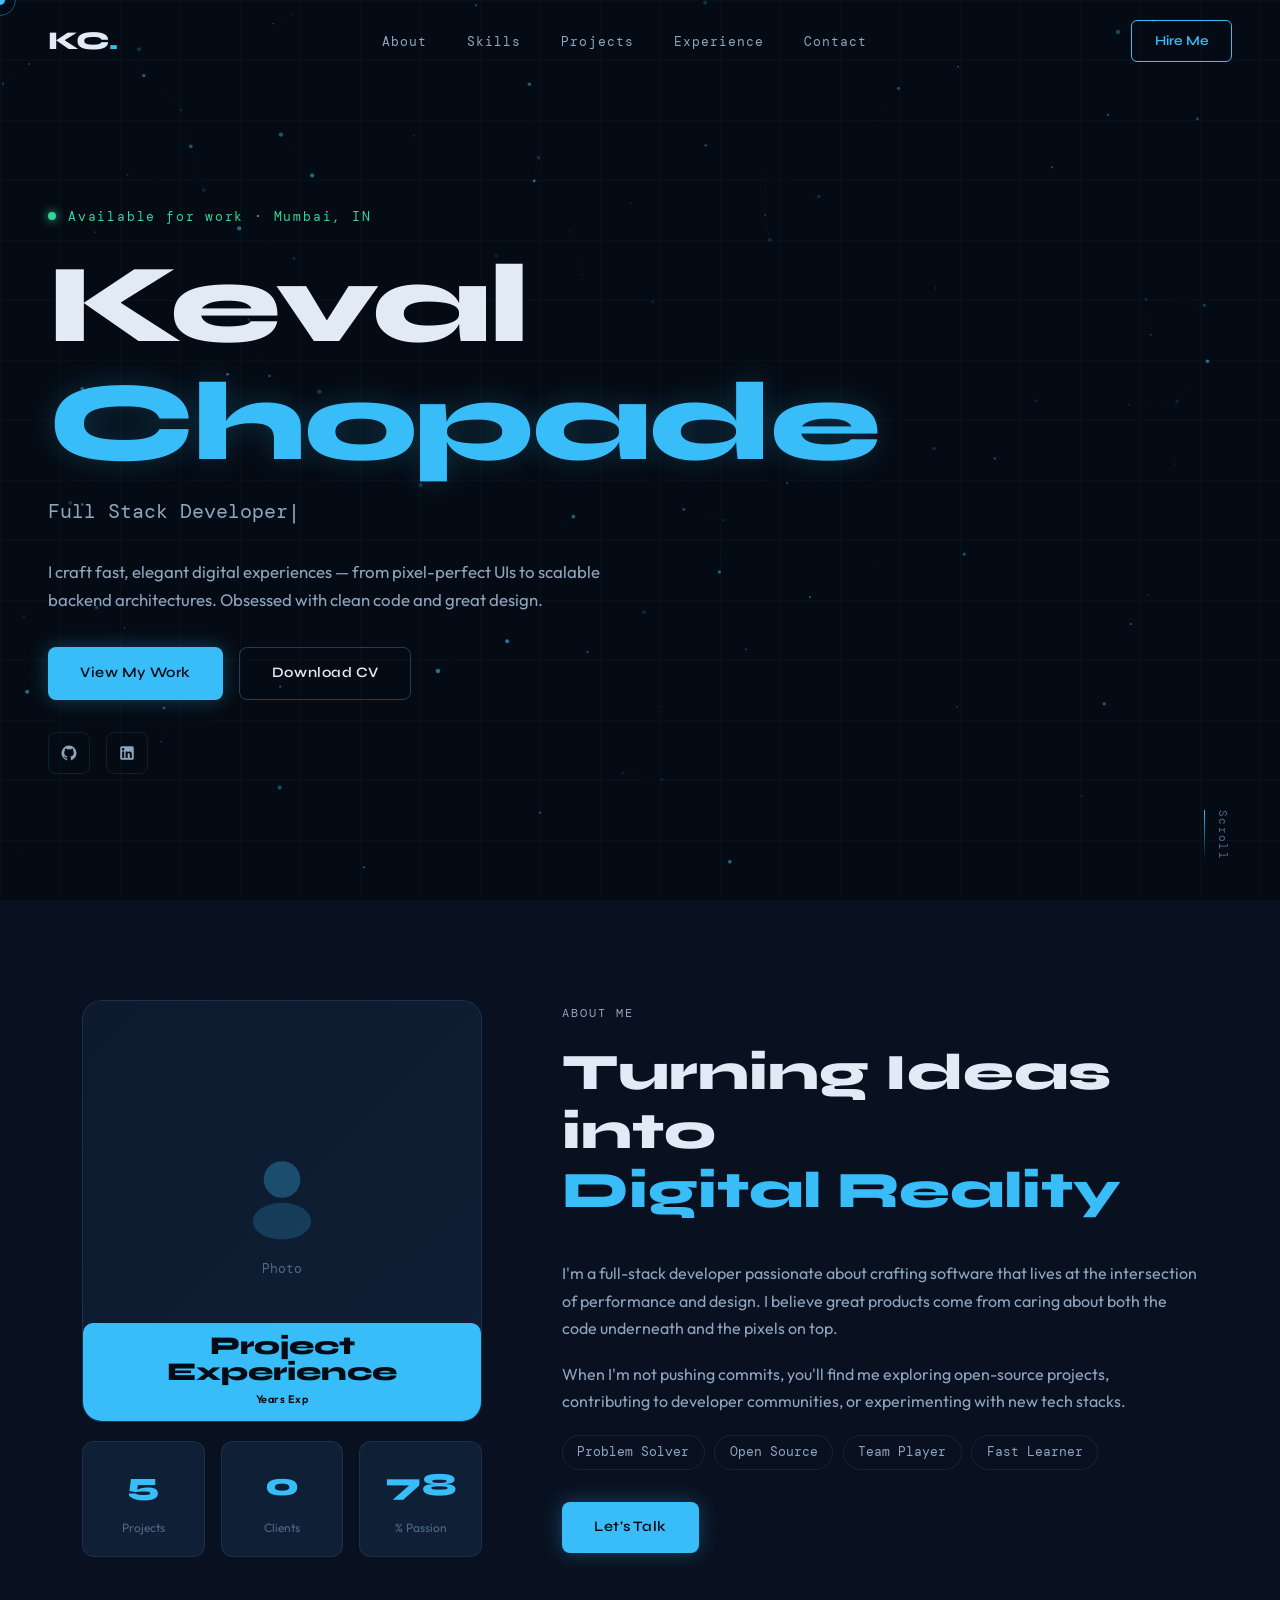
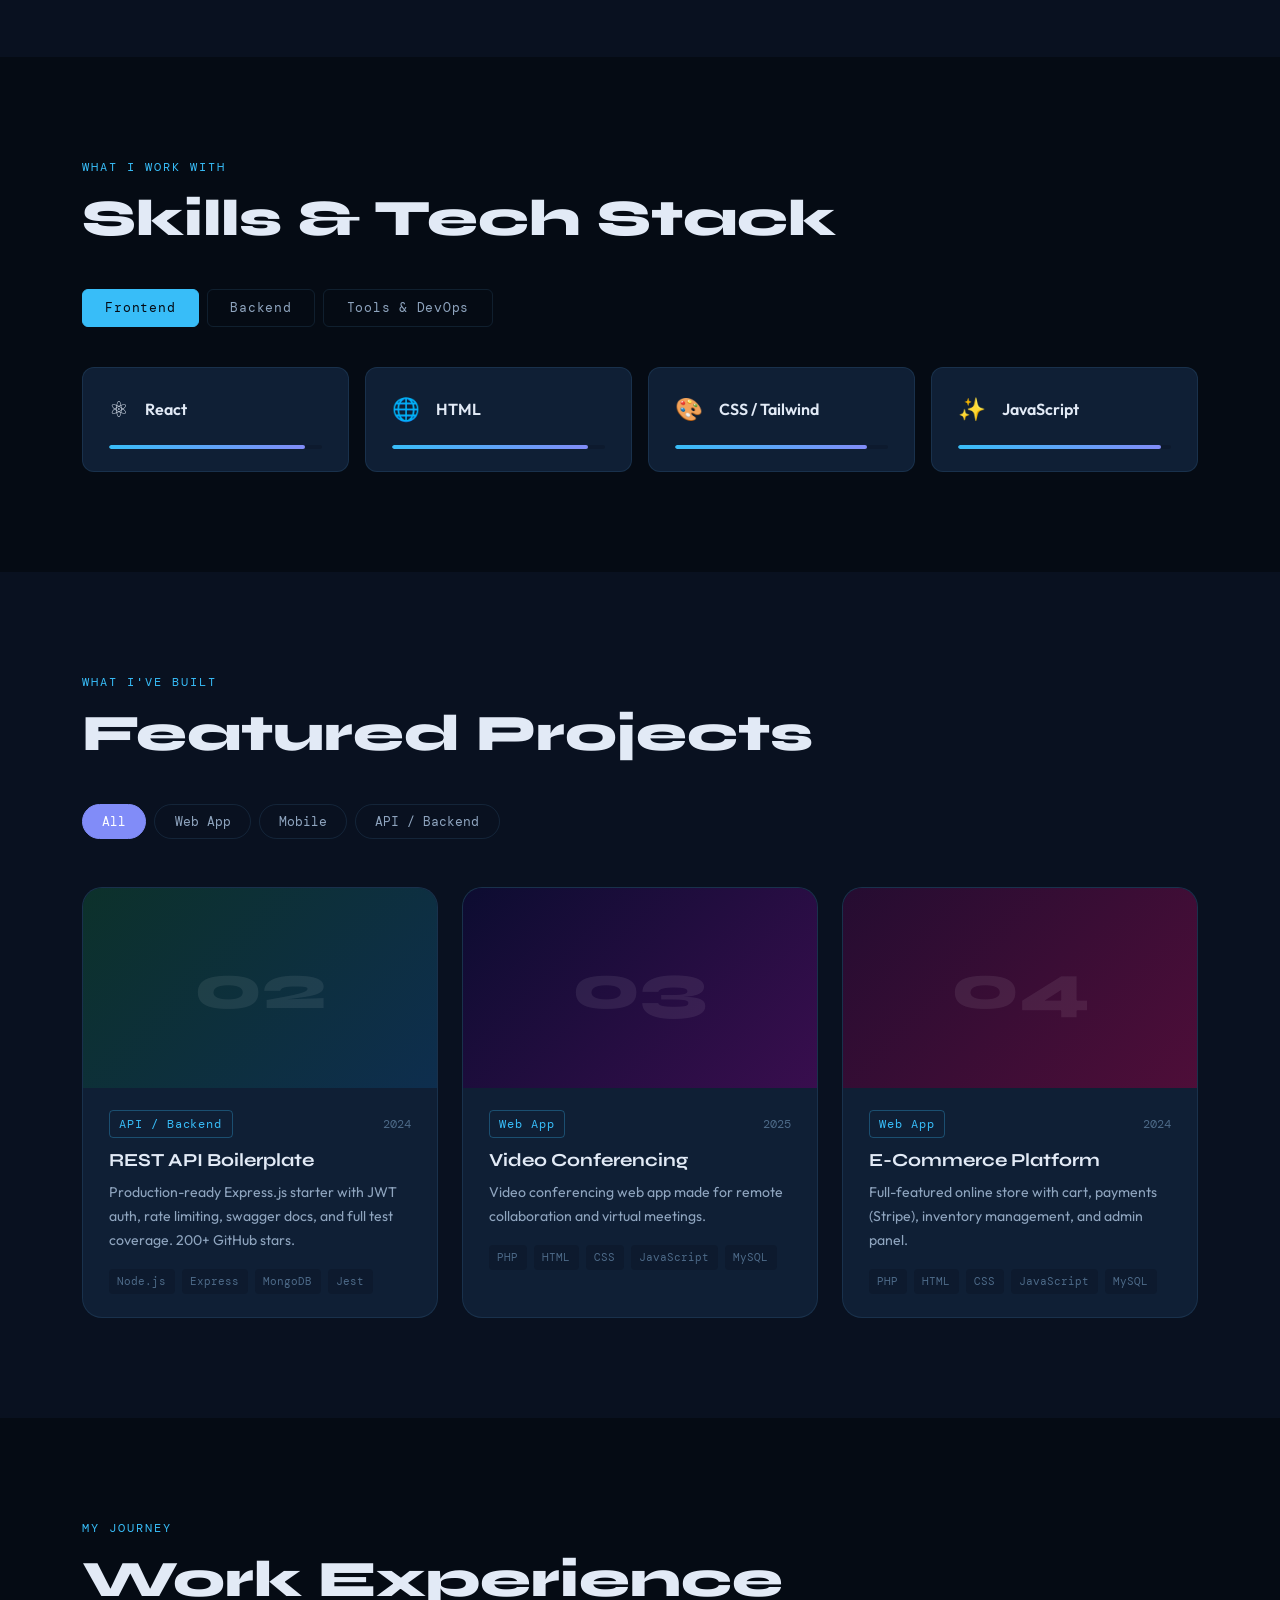
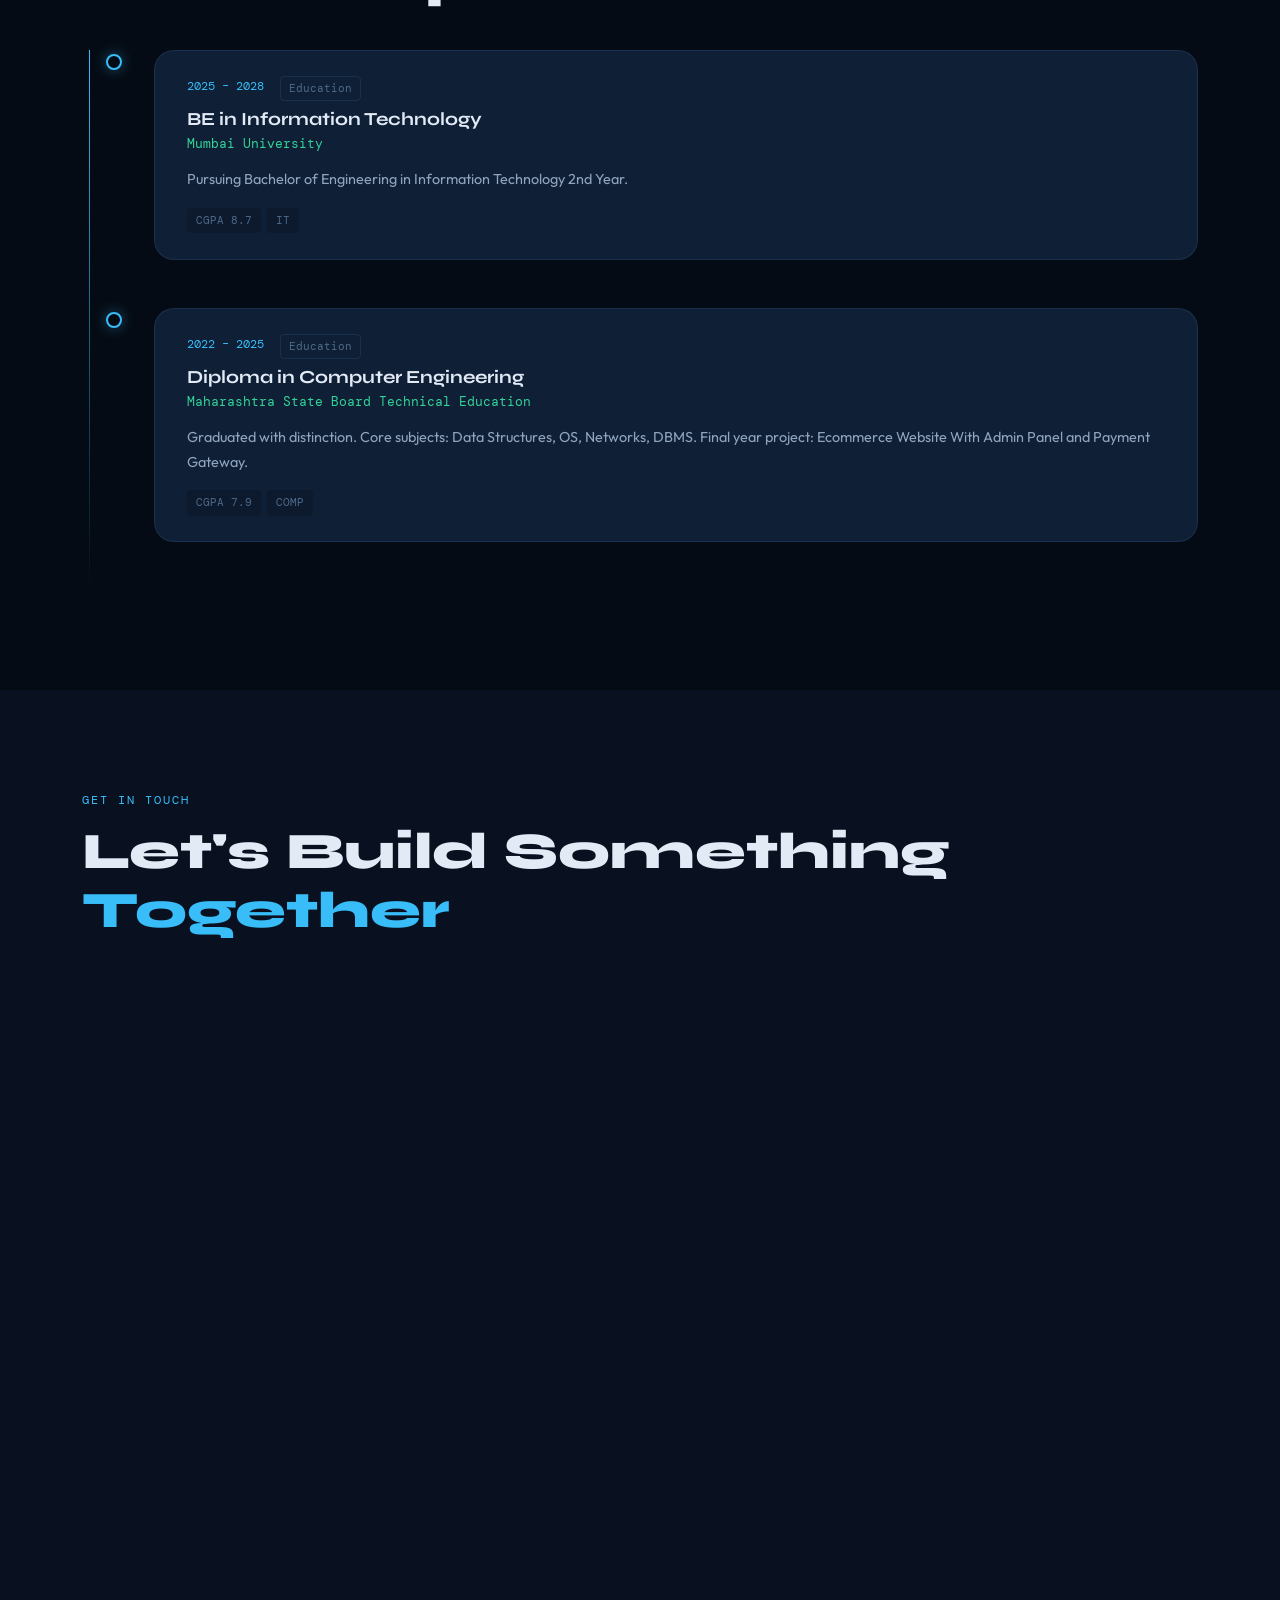
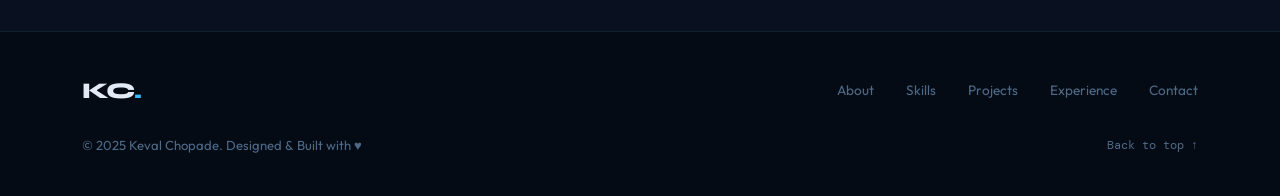
==== index.html @ 906e7bc3 "fixed file structure issue" ====
<!DOCTYPE html>
<html lang="en">
<head>
  <meta charset="UTF-8" />
  <meta name="viewport" content="width=device-width, initial-scale=1.0"/>
  <title>Keval Chopade — Full Stack Developer</title>
  <link rel="preconnect" href="https://fonts.googleapis.com">
  <link href="https://fonts.googleapis.com/css2?family=Syne:wght@400;600;700;800&family=DM+Mono:ital,wght@0,300;0,400;1,300&family=Outfit:wght@300;400;500&display=swap" rel="stylesheet">
  <link rel="stylesheet" href="frontend/css/style.css" />
</head>
<body>

  <!-- ─── CURSOR ─────────────────────────────────── -->
  <div class="cursor" id="cursor"></div>
  <div class="cursor-trail" id="cursorTrail"></div>

  <!-- ─── NAV ──────────────────────────────────────── -->
  <nav class="nav" id="navbar">
    <div class="nav__logo">KC<span class="dot">.</span></div>
    <ul class="nav__links">
      <li><a href="#about">About</a></li>
      <li><a href="#skills">Skills</a></li>
      <li><a href="#projects">Projects</a></li>
      <li><a href="#experience">Experience</a></li>
      <li><a href="#contact">Contact</a></li>
    </ul>
    <a href="#contact" class="nav__cta">Hire Me</a>
    <button class="nav__burger" id="burger" aria-label="menu">
      <span></span><span></span><span></span>
    </button>
  </nav>

  <!-- ─── HERO ──────────────────────────────────────── -->
  <section class="hero" id="home">
    <div class="hero__bg">
      <canvas id="particleCanvas"></canvas>
      <div class="hero__grid-lines"></div>
    </div>
    <div class="hero__content">
      <p class="hero__eyebrow reveal">Available for work · Mumbai, IN</p>
      <h1 class="hero__name reveal">
        Keval<br><span class="hero__name--accent">Chopade</span>
      </h1>
      <p class="hero__role reveal">
        <span class="typed" id="typed"></span>
      </p>
      <p class="hero__bio reveal">
        I craft fast, elegant digital experiences — from pixel-perfect UIs to scalable backend architectures.
        Obsessed with clean code and great design.
      </p>
      <div class="hero__actions reveal">
        <a href="#projects" class="btn btn--primary">View My Work</a>
        <a href="assets/resume.pdf" class="btn btn--ghost" download>Download CV</a>
      </div>
      <div class="hero__social reveal">
        <a href="https://github.com/Kevalchopade" target="_blank" aria-label="GitHub" class="social-link">
          <svg viewBox="0 0 24 24" fill="currentColor"><path d="M12 2A10 10 0 0 0 2 12c0 4.42 2.87 8.17 6.84 9.5.5.08.66-.23.66-.5v-1.69c-2.77.6-3.36-1.34-3.36-1.34-.46-1.16-1.11-1.47-1.11-1.47-.91-.62.07-.6.07-.6 1 .07 1.53 1.03 1.53 1.03.87 1.52 2.34 1.07 2.91.83.09-.65.35-1.09.63-1.34-2.22-.25-4.55-1.11-4.55-4.92 0-1.11.38-2 1.03-2.71-.1-.25-.45-1.29.1-2.64 0 0 .84-.27 2.75 1.02.79-.22 1.65-.33 2.5-.33.85 0 1.71.11 2.5.33 1.91-1.29 2.75-1.02 2.75-1.02.55 1.35.2 2.39.1 2.64.65.71 1.03 1.6 1.03 2.71 0 3.82-2.34 4.66-4.57 4.91.36.31.69.92.69 1.85V21c0 .27.16.59.67.5C19.14 20.16 22 16.42 22 12A10 10 0 0 0 12 2z"/></svg>
        </a>
        <a href="https://www.linkedin.com/in/keval-chopade-83b261350/" target="_blank" aria-label="LinkedIn" class="social-link">
          <svg viewBox="0 0 24 24" fill="currentColor"><path d="M19 3a2 2 0 0 1 2 2v14a2 2 0 0 1-2 2H5a2 2 0 0 1-2-2V5a2 2 0 0 1 2-2h14m-.5 15.5v-5.3a3.26 3.26 0 0 0-3.26-3.26c-.85 0-1.84.52-2.32 1.3v-1.11h-2.79v8.37h2.79v-4.93c0-.77.62-1.4 1.39-1.4a1.4 1.4 0 0 1 1.4 1.4v4.93h2.79M6.88 8.56a1.68 1.68 0 0 0 1.68-1.68c0-.93-.75-1.69-1.68-1.69a1.69 1.69 0 0 0-1.69 1.69c0 .93.76 1.68 1.69 1.68m1.39 9.94v-8.37H5.5v8.37h2.77z"/></svg>
        </a>
        
      </div>
    </div>
    <div class="hero__scroll-hint">
      <span>Scroll</span>
      <div class="scroll-line"></div>
    </div>
  </section>

  <!-- ─── ABOUT ─────────────────────────────────────── -->
  <section class="about section" id="about">
    <div class="container">
      <div class="about__grid">
        <div class="about__image-wrap reveal-left">
          <div class="about__image-frame">
            <div class="about__image-placeholder">
              <svg viewBox="0 0 120 120" fill="none"><circle cx="60" cy="45" r="22" fill="var(--accent-1)" opacity=".3"/><ellipse cx="60" cy="95" rx="35" ry="22" fill="var(--accent-1)" opacity=".2"/></svg>
              <span>Photo</span>
            </div>
            <div class="about__badge">
              <span class="badge__num">Project Experience</span>
              <span class="badge__label">Years Exp</span>
            </div>
          </div>
          <div class="about__stats">
            <div class="stat"><span class="stat__num" data-count="5">0</span><span class="stat__label">Projects</span></div>
            <div class="stat"><span class="stat__num" data-count="0">0</span><span class="stat__label">Clients</span></div>
            <div class="stat"><span class="stat__num" data-count="100">0</span><span class="stat__label">% Passion</span></div>
          </div>
        </div>
        <div class="about__text reveal-right">
          <p class="section-eyebrow">About Me</p>
          <h2 class="section-title">Turning Ideas into<br><em>Digital Reality</em></h2>
          <p>I'm a full-stack developer passionate about crafting software that lives at the intersection of performance and design. I believe great products come from caring about both the code underneath and the pixels on top.</p>
          <p>When I'm not pushing commits, you'll find me exploring open-source projects, contributing to developer communities, or experimenting with new tech stacks.</p>
          <div class="about__pills">
            <span class="pill">Problem Solver</span>
            <span class="pill">Open Source</span>
            <span class="pill">Team Player</span>
            <span class="pill">Fast Learner</span>
          </div>
          <a href="#contact" class="btn btn--primary">Let's Talk</a>
        </div>
      </div>
    </div>
  </section>

  <!-- ─── SKILLS ────────────────────────────────────── -->
  <section class="skills section" id="skills">
    <div class="container">
      <p class="section-eyebrow reveal">What I Work With</p>
      <h2 class="section-title reveal">Skills & Tech Stack</h2>
      <div class="skills__tabs reveal">
        <button class="tab-btn active" data-tab="frontend">Frontend</button>
        <button class="tab-btn" data-tab="backend">Backend</button>
        <button class="tab-btn" data-tab="tools">Tools & DevOps</button>
      </div>
      <div class="skills__panels">
        <div class="skills__panel active" id="tab-frontend">
          <div class="skill-cards">
            <div class="skill-card"><div class="skill-icon">⚛</div><span>React</span><div class="skill-bar"><div class="skill-bar__fill" style="--w:92%"></div></div></div>
            <div class="skill-card"><div class="skill-icon">🌐</div><span>HTML</span><div class="skill-bar"><div class="skill-bar__fill" style="--w:92%"></div></div></div>
            <div class="skill-card"><div class="skill-icon">🎨</div><span>CSS / Tailwind</span><div class="skill-bar"><div class="skill-bar__fill" style="--w:90%"></div></div></div>
            <div class="skill-card"><div class="skill-icon">✨</div><span>JavaScript</span><div class="skill-bar"><div class="skill-bar__fill" style="--w:95%"></div></div></div>
          </div>
        </div>
        <div class="skills__panel" id="tab-backend">
          <div class="skill-cards">
            <div class="skill-card"><div class="skill-icon">🟢</div><span>Node.js</span><div class="skill-bar"><div class="skill-bar__fill" style="--w:88%"></div></div></div>
            <div class="skill-card"><div class="skill-icon">🐘</div><span>PHP</span><div class="skill-bar"><div class="skill-bar__fill" style="--w:78%"></div></div></div>
            <div class="skill-card"><div class="skill-icon">🐬</div><span>MySQL</span><div class="skill-bar"><div class="skill-bar__fill" style="--w:82%"></div></div></div>
          </div>
        </div>
        <div class="skills__panel" id="tab-tools">
          <div class="skill-cards">
            <div class="skill-card"><div class="skill-icon">🐙</div><span>Git / GitHub</span><div class="skill-bar"><div class="skill-bar__fill" style="--w:93%"></div></div></div>
            <div class="skill-card"><div class="skill-icon">🐧</div><span>Linux</span><div class="skill-bar"><div class="skill-bar__fill" style="--w:82%"></div></div></div>
          </div>
        </div>
      </div>
    </div>
  </section>

  <!-- ─── PROJECTS ──────────────────────────────────── -->
  <section class="projects section" id="projects">
    <div class="container">
      <p class="section-eyebrow reveal">What I've Built</p>
      <h2 class="section-title reveal">Featured Projects</h2>
      <div class="projects__filter reveal">
        <button class="filter-btn active" data-filter="all">All</button>
        <button class="filter-btn" data-filter="web">Web App</button>
        <button class="filter-btn" data-filter="mobile">Mobile</button>
        <button class="filter-btn" data-filter="api">API / Backend</button>
      </div>
      <div class="projects__grid">

        

        <div class="project-card reveal" data-category="api">
          <div class="project-card__image">
            <div class="project-img-placeholder" style="--hue:170">
              <span>02</span>
            </div>
            <div class="project-card__overlay">
              <a href="#" class="project-link" target="_blank">Live Demo ↗</a>
              <a href="#" class="project-link" target="_blank">GitHub ↗</a>
            </div>
          </div>
          <div class="project-card__body">
            <div class="project-card__meta">
              <span class="project-tag">API / Backend</span>
              <span class="project-year">2024</span>
            </div>
            <h3>REST API Boilerplate</h3>
            <p>Production-ready Express.js starter with JWT auth, rate limiting, swagger docs, and full test coverage. 200+ GitHub stars.</p>
            <div class="project-card__stack">
              <span>Node.js</span><span>Express</span><span>MongoDB</span><span>Jest</span>
            </div>
          </div>
        </div>

        <div class="project-card reveal" data-category="mobile">
          <div class="project-card__image">
            <div class="project-img-placeholder" style="--hue:240">
              <span>03</span>
            </div>
            <div class="project-card__overlay">
              <a href="#" class="project-link" target="_blank">Live Demo ↗</a>
              <a href="https://github.com/Kevalchopade/video-call" class="project-link" target="_blank">GitHub ↗</a>
            </div>
          </div>
          <div class="project-card__body">
            <div class="project-card__meta">
              <span class="project-tag">Web App</span>
              <span class="project-year">2025</span>
            </div>
            <h3>Video Conferencing</h3>
            <p>Video conferencing web app made for remote collaboration and virtual meetings.</p>
            <div class="project-card__stack">
              <span>PHP</span><span>HTML</span><span>CSS</span><span>JavaScript</span><span>MySQL</span>
            </div>
          </div>
        </div>

        <div class="project-card reveal" data-category="web">
          <div class="project-card__image">
            <div class="project-img-placeholder" style="--hue:280">
              <span>04</span>
            </div>
            <div class="project-card__overlay">
              <a href="#" class="project-link" target="_blank">Live Demo ↗</a>
              <a href="https://github.com/Kevalchopade/Ecommerce-website" class="project-link" target="_blank">GitHub ↗</a>
            </div>
          </div>
          <div class="project-card__body">
            <div class="project-card__meta">
              <span class="project-tag">Web App</span>
              <span class="project-year">2024</span>
            </div>
            <h3>E-Commerce Platform</h3>
            <p>Full-featured online store with cart, payments (Stripe), inventory management, and admin panel.</p>
            <div class="project-card__stack">
              <span>PHP</span><span>HTML</span><span>CSS</span><span>JavaScript</span><span>MySQL</span>
            </div>
          </div>
        </div>

      </div>
    </div>
  </section>

  <!-- ─── EXPERIENCE ───────────────────────────────── -->
  <section class="experience section" id="experience">
    <div class="container">
      <p class="section-eyebrow reveal">My Journey</p>
      <h2 class="section-title reveal">Work Experience</h2>
      <div class="timeline">

        <!-- <div class="timeline__item reveal">
          <div class="timeline__dot"></div>
          <div class="timeline__content">
            <div class="timeline__meta">
              <span class="timeline__date">Jan 2023 – Present</span>
              <span class="timeline__type">Full-time</span>
            </div>
            <h3 class="timeline__role">Senior Full Stack Developer</h3>
            <p class="timeline__company">TechCorp Solutions · Mumbai</p>
            <p class="timeline__desc">Led development of a microservices-based SaaS platform serving 100K+ users. Mentored 3 junior devs, reduced API latency by 40%, and architected a real-time notification system using WebSockets.</p>
            <div class="timeline__tags"><span>React</span><span>Node.js</span><span>AWS</span><span>Docker</span></div>
          </div>
        </div> -->

        <!-- <div class="timeline__item reveal">
          <div class="timeline__dot"></div>
          <div class="timeline__content">
            <div class="timeline__meta">
              <span class="timeline__date">Jun 2021 – Dec 2022</span>
              <span class="timeline__type">Full-time</span>
            </div>
            <h3 class="timeline__role">Full Stack Developer</h3>
            <p class="timeline__company">StartupXYZ · Pune</p>
            <p class="timeline__desc">Built and shipped 5+ product features end-to-end. Integrated third-party APIs (Razorpay, Twilio, Google Maps), implemented CI/CD pipelines, and maintained 99.9% uptime.</p>
            <div class="timeline__tags"><span>Vue.js</span><span>Python</span><span>PostgreSQL</span></div>
          </div>
        </div> -->

        <!-- <div class="timeline__item reveal">
          <div class="timeline__dot"></div>
          <div class="timeline__content">
            <div class="timeline__meta">
              <span class="timeline__date">Jan 2021 – May 2021</span>
              <span class="timeline__type">Internship</span>
            </div>
            <h3 class="timeline__role">Frontend Developer Intern</h3>
            <p class="timeline__company">DigitalAgency · Remote</p>
            <p class="timeline__desc">Developed responsive UIs for 8 client websites, improved Lighthouse scores from ~60 to 95+, and contributed to an internal component library.</p>
            <div class="timeline__tags"><span>HTML/CSS</span><span>JavaScript</span><span>React</span></div>
          </div>
        </div> -->

        <div class="timeline__item reveal">
          <div class="timeline__dot"></div>
          <div class="timeline__content">
            <div class="timeline__meta">
              <span class="timeline__date">2025 – 2028</span>
              <span class="timeline__type">Education</span>
            </div>
            <h3 class="timeline__role">BE in Information Technology</h3>
            <p class="timeline__company">Mumbai University</p>
            <p class="timeline__desc">Pursuing Bachelor of Engineering in Information Technology 2nd Year. </p>
            <div class="timeline__tags"><span>CGPA 8.7</span><span>IT</span></div>
          </div>
        </div>
        <div class="timeline__item reveal">
          <div class="timeline__dot"></div>
          <div class="timeline__content">
            <div class="timeline__meta">
              <span class="timeline__date">2022 – 2025</span>
              <span class="timeline__type">Education</span>
            </div>
            <h3 class="timeline__role">Diploma in Computer Engineering</h3>
            <p class="timeline__company">Maharashtra State Board Technical Education</p>
            <p class="timeline__desc">Graduated with distinction. Core subjects: Data Structures, OS, Networks, DBMS. Final year project: Ecommerce Website With Admin Panel and Payment Gateway.</p>
            <div class="timeline__tags"><span>CGPA 7.9</span><span>COMP</span></div>
          </div>
        </div>
      </div>
    </div>
  </section>

  <!-- ─── CONTACT ───────────────────────────────────── -->
  <section class="contact section" id="contact">
    <div class="container">
      <p class="section-eyebrow reveal">Get In Touch</p>
      <h2 class="section-title reveal">Let's Build Something<br><em>Together</em></h2>
      <div class="contact__grid">
        <div class="contact__info reveal-left">
          <p>I'm currently open to new opportunities — freelance, full-time, or interesting side projects. Drop me a message and I'll get back to you within 24 hours.</p>
          <div class="contact__cards">
            <div class="contact__card">
              <svg viewBox="0 0 24 24" fill="none" stroke="currentColor" stroke-width="1.5"><path d="M3 8l7.89 5.26a2 2 0 002.22 0L21 8M5 19h14a2 2 0 002-2V7a2 2 0 00-2-2H5a2 2 0 00-2 2v10a2 2 0 002 2z"/></svg>
              <div><strong>Email</strong><span>chopadekeval@gmail.com</span></div>
            </div>
            <div class="contact__card">
              <svg viewBox="0 0 24 24" fill="none" stroke="currentColor" stroke-width="1.5"><path d="M17.657 16.657L13.414 20.9a1.998 1.998 0 01-2.827 0l-4.244-4.243a8 8 0 1111.314 0z"/><path d="M15 11a3 3 0 11-6 0 3 3 0 016 0z"/></svg>
              <div><strong>Location</strong><span>Mumbai, India</span></div>
            </div>
            <div class="contact__card">
              <svg viewBox="0 0 24 24" fill="none" stroke="currentColor" stroke-width="1.5"><circle cx="12" cy="12" r="10"/><polyline points="12 6 12 12 16 14"/></svg>
              <div><strong>Availability</strong><span>Open to work · Immediate</span></div>
            </div>
          </div>
        </div>
        <form class="contact__form reveal-right" id="contactForm">
          <div class="form-group">
            <label for="name">Your Name</label>
            <input type="text" id="name" name="name" placeholder="John Doe" required />
          </div>
          <div class="form-group">
            <label for="email">Email Address</label>
            <input type="email" id="email" name="email" placeholder="john@example.com" required />
          </div>
          <div class="form-group">
            <label for="subject">Subject</label>
            <input type="text" id="subject" name="subject" placeholder="Project Inquiry" required />
          </div>
          <div class="form-group">
            <label for="message">Message</label>
            <textarea id="message" name="message" rows="5" placeholder="Tell me about your project..." required></textarea>
          </div>
          <button type="submit" class="btn btn--primary btn--full" id="submitBtn">
            <span>Send Message</span>
            <svg viewBox="0 0 24 24" fill="none" stroke="currentColor" stroke-width="2"><line x1="22" y1="2" x2="11" y2="13"/><polygon points="22 2 15 22 11 13 2 9 22 2"/></svg>
          </button>
          <p class="form__status" id="formStatus"></p>
        </form>
      </div>
    </div>
  </section>

  <!-- ─── FOOTER ────────────────────────────────────── -->
  <footer class="footer">
    <div class="container">
      <div class="footer__top">
        <div class="footer__logo">KC<span class="dot">.</span></div>
        <div class="footer__links">
          <a href="#about">About</a>
          <a href="#skills">Skills</a>
          <a href="#projects">Projects</a>
          <a href="#experience">Experience</a>
          <a href="#contact">Contact</a>
        </div>
      </div>
      <div class="footer__bottom">
        <p>© 2025 Keval Chopade. Designed & Built with ♥</p>
        <a href="#home" class="back-to-top">Back to top ↑</a>
      </div>
    </div>
  </footer>

  <script src="frontend/js/main.js"></script>
</body>
</html>
---- frontend/css/style.css ----
/* ─── CSS VARIABLES ──────────────────────────────── */
:root {
  --bg-0:       #050b14;
  --bg-1:       #091120;
  --bg-2:       #0d1a2e;
  --bg-card:    #0f1f35;
  --border:     rgba(99,179,237,0.12);
  --border-h:   rgba(99,179,237,0.3);

  --accent-1:   #38bdf8;   /* sky-400  */
  --accent-2:   #818cf8;   /* indigo-400 */
  --accent-3:   #34d399;   /* emerald-400 */
  --accent-glow: rgba(56,189,248,0.15);

  --text-1:     #e2eaf6;
  --text-2:     #8fa5bf;
  --text-3:     #4d6a88;

  --font-display: 'Syne', sans-serif;
  --font-mono:    'DM Mono', monospace;
  --font-body:    'Outfit', sans-serif;

  --radius:     12px;
  --radius-lg:  20px;
  --transition: 0.35s cubic-bezier(0.4,0,0.2,1);
  --shadow:     0 8px 40px rgba(0,0,0,0.5);
  --glow:       0 0 30px rgba(56,189,248,0.2);
}

/* ─── RESET ──────────────────────────────────────── */
*, *::before, *::after { box-sizing: border-box; margin: 0; padding: 0; }
html { scroll-behavior: smooth; font-size: 16px; }
body {
  background: var(--bg-0);
  color: var(--text-1);
  font-family: var(--font-body);
  font-weight: 400;
  line-height: 1.7;
  overflow-x: hidden;
  cursor: none;
}
img { max-width: 100%; display: block; }
a { color: inherit; text-decoration: none; }
ul { list-style: none; }
button { font-family: inherit; cursor: none; border: none; background: none; }

/* ─── CUSTOM CURSOR ──────────────────────────────── */
.cursor {
  position: fixed;
  width: 10px; height: 10px;
  background: var(--accent-1);
  border-radius: 50%;
  pointer-events: none;
  z-index: 9999;
  transform: translate(-50%,-50%);
  transition: transform 0.1s, width 0.3s, height 0.3s, background 0.3s;
  mix-blend-mode: screen;
}
.cursor-trail {
  position: fixed;
  width: 32px; height: 32px;
  border: 1.5px solid rgba(56,189,248,0.4);
  border-radius: 50%;
  pointer-events: none;
  z-index: 9998;
  transform: translate(-50%,-50%);
  transition: transform 0.18s ease, width 0.3s, height 0.3s;
}
body:has(a:hover) .cursor,
body:has(button:hover) .cursor { width: 20px; height: 20px; background: var(--accent-2); }

/* ─── TYPOGRAPHY ─────────────────────────────────── */
h1, h2, h3, h4 { font-family: var(--font-display); font-weight: 700; line-height: 1.15; }
.section-eyebrow {
  font-family: var(--font-mono);
  font-size: 0.78rem;
  letter-spacing: 0.16em;
  text-transform: uppercase;
  color: var(--accent-1);
  margin-bottom: 0.75rem;
}
.section-title {
  font-size: clamp(2rem, 4vw, 3.2rem);
  font-weight: 800;
  color: var(--text-1);
  margin-bottom: 2.5rem;
}
.section-title em { font-style: normal; color: var(--accent-1); }

/* ─── LAYOUT ─────────────────────────────────────── */
.section { padding: 100px 0; }
.container { max-width: 1180px; margin: 0 auto; padding: 0 2rem; }

/* ─── BUTTONS ────────────────────────────────────── */
.btn {
  display: inline-flex;
  align-items: center;
  gap: 0.6rem;
  padding: 0.85rem 2rem;
  border-radius: 8px;
  font-family: var(--font-display);
  font-weight: 600;
  font-size: 0.9rem;
  letter-spacing: 0.04em;
  transition: var(--transition);
}
.btn--primary {
  background: var(--accent-1);
  color: var(--bg-0);
  box-shadow: 0 0 20px rgba(56,189,248,0.3);
}
.btn--primary:hover { background: #7dd3fc; box-shadow: 0 0 35px rgba(56,189,248,0.5); transform: translateY(-2px); }
.btn--ghost {
  border: 1.5px solid var(--border-h);
  color: var(--text-1);
}
.btn--ghost:hover { border-color: var(--accent-1); color: var(--accent-1); transform: translateY(-2px); }
.btn--full {  width: auto;
  align-self: flex-start;
  padding: 0.85rem 2.2rem;
  border-radius: 50px;
  font-size: 0.9rem;
  gap: 0.6rem;
  box-shadow: 0 4px 24px rgba(56,189,248,0.25);
  transition: var(--transition);}

/* ─── NAV ────────────────────────────────────────── */
.nav {
  position: fixed;
  top: 0; left: 0; right: 0;
  z-index: 100;
  display: flex;
  align-items: center;
  justify-content: space-between;
  padding: 1.2rem 3rem;
  transition: background 0.4s, padding 0.4s, box-shadow 0.4s;
}
.nav.scrolled {
  background: rgba(5,11,20,0.92);
  backdrop-filter: blur(16px);
  padding: 0.8rem 3rem;
  box-shadow: 0 2px 30px rgba(0,0,0,0.4);
  border-bottom: 1px solid var(--border);
}
.nav__logo {
  font-family: var(--font-display);
  font-size: 1.6rem;
  font-weight: 800;
  color: var(--text-1);
}
.dot { color: var(--accent-1); }
.nav__links { display: flex; gap: 2.5rem; }
.nav__links a {
  font-family: var(--font-mono);
  font-size: 0.8rem;
  letter-spacing: 0.08em;
  color: var(--text-2);
  transition: color 0.25s;
}
.nav__links a:hover { color: var(--accent-1); }
.nav__cta {
  font-family: var(--font-display);
  font-size: 0.85rem;
  font-weight: 600;
  padding: 0.55rem 1.4rem;
  border: 1.5px solid var(--accent-1);
  border-radius: 6px;
  color: var(--accent-1);
  transition: var(--transition);
}
.nav__cta:hover { background: var(--accent-1); color: var(--bg-0); }
.nav__burger { display: none; flex-direction: column; gap: 5px; padding: 4px; }
.nav__burger span { width: 24px; height: 2px; background: var(--text-1); border-radius: 2px; transition: var(--transition); }

/* ─── HERO ───────────────────────────────────────── */
.hero {
  min-height: 100vh;
  display: flex;
  align-items: center;
  position: relative;
  padding: 0 3rem;
  overflow: hidden;
}
.hero__bg { position: absolute; inset: 0; z-index: 0; }
#particleCanvas { width: 100%; height: 100%; }
.hero__grid-lines {
  position: absolute; inset: 0;
  background-image:
    linear-gradient(rgba(56,189,248,0.03) 1px, transparent 1px),
    linear-gradient(90deg, rgba(56,189,248,0.03) 1px, transparent 1px);
  background-size: 60px 60px;
}
.hero__content {
  position: relative; z-index: 1;
  max-width: 760px;
  padding-top: 5rem;
}
.hero__eyebrow {
  font-family: var(--font-mono);
  font-size: 0.8rem;
  letter-spacing: 0.14em;
  color: var(--accent-3);
  margin-bottom: 1.2rem;
  display: flex;
  align-items: center;
  gap: 0.75rem;
}
.hero__eyebrow::before {
  content: '';
  display: inline-block;
  width: 8px; height: 8px;
  border-radius: 50%;
  background: var(--accent-3);
  box-shadow: 0 0 10px var(--accent-3);
  animation: pulse 2s infinite;
}
@keyframes pulse { 0%,100%{ opacity:1; transform:scale(1); } 50%{ opacity:.5; transform:scale(1.4); } }
.hero__name {
  font-size: clamp(3.5rem, 9vw, 7rem);
  font-weight: 800;
  line-height: 1.05;
  margin-bottom: 0.75rem;
  letter-spacing: -0.02em;
}
.hero__name--accent { color: var(--accent-1); text-shadow: var(--glow); }
.hero__role {
  font-family: var(--font-mono);
  font-size: clamp(1rem, 2vw, 1.25rem);
  color: var(--text-2);
  margin-bottom: 1.5rem;
  min-height: 2em;
}
.typed-cursor { color: var(--accent-1); animation: blink 0.8s step-end infinite; }
@keyframes blink { 0%,100%{ opacity:1; } 50%{ opacity:0; } }
.hero__bio { font-size: 1.05rem; color: var(--text-2); max-width: 560px; margin-bottom: 2rem; }
.hero__actions { display: flex; gap: 1rem; flex-wrap: wrap; margin-bottom: 2rem; }
.hero__social { display: flex; gap: 1rem; }
.social-link {
  width: 42px; height: 42px;
  border: 1px solid var(--border);
  border-radius: 8px;
  display: flex; align-items: center; justify-content: center;
  color: var(--text-2);
  transition: var(--transition);
}
.social-link svg { width: 18px; height: 18px; }
.social-link:hover { border-color: var(--accent-1); color: var(--accent-1); transform: translateY(-3px); box-shadow: 0 8px 20px rgba(56,189,248,0.15); }
.hero__scroll-hint {
  position: absolute;
  bottom: 2.5rem; right: 3rem;
  display: flex;
  flex-direction: column;
  align-items: center;
  gap: 0.5rem;
  color: var(--text-3);
  font-family: var(--font-mono);
  font-size: 0.7rem;
  letter-spacing: 0.12em;
  writing-mode: vertical-rl;
}
.scroll-line {
  width: 1px; height: 50px;
  background: linear-gradient(to bottom, var(--accent-1), transparent);
  animation: scrollLine 1.8s ease-in-out infinite;
}
@keyframes scrollLine { 0%{ transform:scaleY(0); transform-origin:top; } 50%{ transform:scaleY(1); transform-origin:top; } 51%{ transform:scaleY(1); transform-origin:bottom; } 100%{ transform:scaleY(0); transform-origin:bottom; } }

/* ─── ABOUT ──────────────────────────────────────── */
.about { background: var(--bg-1); }
.about__grid { display: grid; grid-template-columns: 400px 1fr; gap: 5rem; align-items: center; }
.about__image-frame {
  position: relative;
  border-radius: var(--radius-lg);
  border: 1px solid var(--border);
  overflow: hidden;
  background: var(--bg-card);
}
.about__image-placeholder {
  height: 420px;
  display: flex; flex-direction: column;
  align-items: center; justify-content: center;
  gap: 1rem; color: var(--text-3);
  font-family: var(--font-mono); font-size: 0.8rem;
  background: linear-gradient(135deg, var(--bg-2), var(--bg-card));
}
.about__image-placeholder svg { width: 100px; }
.about__badge {
  position: absolute;
  bottom: 0rem; right: 0rem;
  background: var(--accent-1);
  color: var(--bg-0);
  border-radius: 10px;
  padding: 0.6rem 1rem;
  text-align: center;
}
.badge__num { display: block; font-family: var(--font-display); font-size: 1.6rem; font-weight: 800; line-height: 1; }
.badge__label { font-size: 0.68rem; font-weight: 600; letter-spacing: 0.05em; }
.about__stats { display: flex; gap: 1rem; margin-top: 1.2rem; }
.stat {
  flex: 1; text-align: center;
  background: var(--bg-card);
  border: 1px solid var(--border);
  border-radius: var(--radius);
  padding: 1rem 0.5rem;
}
.stat__num { display: block; font-family: var(--font-display); font-size: 2rem; font-weight: 800; color: var(--accent-1); }
.stat__label { font-size: 0.75rem; color: var(--text-3); }
.about__text p { color: var(--text-2); margin-bottom: 1.2rem; }
.about__pills { display: flex; flex-wrap: wrap; gap: 0.6rem; margin-bottom: 2rem; }
.pill {
  padding: 0.35rem 0.9rem;
  border: 1px solid var(--border);
  border-radius: 100px;
  font-size: 0.8rem;
  color: var(--text-2);
  font-family: var(--font-mono);
  transition: var(--transition);
}
.pill:hover { border-color: var(--accent-1); color: var(--accent-1); }

/* ─── SKILLS ──────────────────────────────────────── */
.skills { background: var(--bg-0); }
.skills__tabs { display: flex; gap: 0.5rem; margin-bottom: 2.5rem; }
.tab-btn {
  padding: 0.6rem 1.4rem;
  border-radius: 6px;
  font-family: var(--font-mono);
  font-size: 0.8rem;
  letter-spacing: 0.06em;
  color: var(--text-2);
  border: 1px solid var(--border);
  transition: var(--transition);
}
.tab-btn.active, .tab-btn:hover { background: var(--accent-1); color: var(--bg-0); border-color: var(--accent-1); }
.skills__panel { display: none; }
.skills__panel.active { display: block; }
.skill-cards { display: grid; grid-template-columns: repeat(auto-fill, minmax(240px, 1fr)); gap: 1rem; }
.skill-card {
  background: var(--bg-card);
  border: 1px solid var(--border);
  border-radius: var(--radius);
  padding: 1.4rem 1.6rem;
  transition: var(--transition);
  display: flex;
  align-items: center;
  gap: 1rem;
  flex-wrap: wrap;
}
.skill-card:hover { border-color: var(--accent-1); transform: translateY(-3px); box-shadow: var(--glow); }
.skill-icon { font-size: 1.4rem; flex-shrink: 0; }
.skill-card span { font-weight: 600; flex: 1; }
.skill-bar { width: 100%; height: 4px; background: var(--bg-2); border-radius: 4px; overflow: hidden; }
.skill-bar__fill {
  height: 100%;
  width: 0;
  background: linear-gradient(90deg, var(--accent-1), var(--accent-2));
  border-radius: 4px;
  transition: width 1.2s cubic-bezier(0.4,0,0.2,1);
}

/* ─── PROJECTS ────────────────────────────────────── */
.projects { background: var(--bg-1); }
.projects__filter { display: flex; gap: 0.5rem; flex-wrap: wrap; margin-bottom: 3rem; }
.filter-btn {
  padding: 0.5rem 1.2rem;
  border-radius: 100px;
  font-size: 0.82rem;
  font-family: var(--font-mono);
  color: var(--text-2);
  border: 1px solid var(--border);
  transition: var(--transition);
}
.filter-btn.active, .filter-btn:hover { background: var(--accent-2); color: #fff; border-color: var(--accent-2); }
.projects__grid { display: grid; grid-template-columns: repeat(auto-fill, minmax(320px, 1fr)); gap: 1.5rem; }
.project-card {
  background: var(--bg-card);
  border: 1px solid var(--border);
  border-radius: var(--radius-lg);
  overflow: hidden;
  transition: var(--transition);
}
.project-card:hover { border-color: var(--border-h); transform: translateY(-6px); box-shadow: var(--shadow); }
.project-card__image { position: relative; overflow: hidden; }
.project-img-placeholder {
  height: 200px;
  background: linear-gradient(135deg,
    hsl(var(--hue) 60% 12%),
    hsl(calc(var(--hue) + 40) 70% 18%));
  display: flex; align-items: center; justify-content: center;
}
.project-img-placeholder span {
  font-family: var(--font-display);
  font-size: 4rem;
  font-weight: 800;
  color: rgba(255,255,255,0.08);
}
.project-card__overlay {
  position: absolute; inset: 0;
  background: rgba(5,11,20,0.85);
  display: flex; align-items: center; justify-content: center;
  gap: 1rem;
  opacity: 0;
  transition: opacity 0.3s;
}
.project-card:hover .project-card__overlay { opacity: 1; }
.project-link {
  padding: 0.5rem 1.2rem;
  background: var(--accent-1);
  color: var(--bg-0);
  border-radius: 6px;
  font-size: 0.82rem;
  font-weight: 600;
  transition: var(--transition);
}
.project-link:hover { background: #7dd3fc; }
.project-card__body { padding: 1.4rem 1.6rem; }
.project-card__meta { display: flex; justify-content: space-between; align-items: center; margin-bottom: 0.75rem; }
.project-tag {
  font-family: var(--font-mono);
  font-size: 0.72rem;
  letter-spacing: 0.08em;
  color: var(--accent-1);
  border: 1px solid rgba(56,189,248,0.3);
  padding: 0.2rem 0.6rem;
  border-radius: 4px;
}
.project-year { font-family: var(--font-mono); font-size: 0.75rem; color: var(--text-3); }
.project-card__body h3 { font-size: 1.15rem; margin-bottom: 0.6rem; }
.project-card__body p { font-size: 0.88rem; color: var(--text-2); margin-bottom: 1rem; }
.project-card__stack { display: flex; flex-wrap: wrap; gap: 0.4rem; }
.project-card__stack span {
  font-family: var(--font-mono);
  font-size: 0.7rem;
  padding: 0.2rem 0.55rem;
  background: var(--bg-2);
  border-radius: 4px;
  color: var(--text-3);
}
.project-card.hidden { display: none; }

/* ─── TIMELINE ────────────────────────────────────── */
.experience { background: var(--bg-0); }
.timeline { position: relative; padding-left: 2rem; }
.timeline::before {
  content: '';
  position: absolute;
  left: 7px; top: 0; bottom: 0;
  width: 1px;
  background: linear-gradient(to bottom, var(--accent-1), transparent);
}
.timeline__item {
  position: relative;
  padding-left: 2.5rem;
  padding-bottom: 3rem;
}
.timeline__dot {
  position: absolute;
  left: -8px; top: 4px;
  width: 16px; height: 16px;
  border-radius: 50%;
  background: var(--bg-0);
  border: 2px solid var(--accent-1);
  box-shadow: 0 0 14px rgba(56,189,248,0.4);
  transition: var(--transition);
}
.timeline__item:hover .timeline__dot { background: var(--accent-1); }
.timeline__content {
  background: var(--bg-card);
  border: 1px solid var(--border);
  border-radius: var(--radius-lg);
  padding: 1.6rem 2rem;
  transition: var(--transition);
}
.timeline__item:hover .timeline__content { border-color: var(--border-h); transform: translateX(4px); }
.timeline__meta { display: flex; gap: 1rem; margin-bottom: 0.5rem; }
.timeline__date { font-family: var(--font-mono); font-size: 0.75rem; color: var(--accent-1); }
.timeline__type {
  font-family: var(--font-mono);
  font-size: 0.7rem;
  color: var(--text-3);
  border: 1px solid var(--border);
  padding: 0.1rem 0.5rem;
  border-radius: 4px;
}
.timeline__role { font-size: 1.15rem; margin-bottom: 0.2rem; }
.timeline__company { font-family: var(--font-mono); font-size: 0.82rem; color: var(--accent-3); margin-bottom: 0.75rem; }
.timeline__desc { font-size: 0.9rem; color: var(--text-2); margin-bottom: 1rem; }
.timeline__tags { display: flex; flex-wrap: wrap; gap: 0.4rem; }
.timeline__tags span {
  font-family: var(--font-mono);
  font-size: 0.7rem;
  padding: 0.2rem 0.55rem;
  background: var(--bg-2);
  border-radius: 4px;
  color: var(--text-3);
}

/* ─── CONTACT ─────────────────────────────────────── */
.contact { background: var(--bg-1); }
.contact__grid { display: grid; grid-template-columns: 1fr 1.2fr; gap: 4rem; align-items: start; }
.contact__info p { color: var(--text-2); margin-bottom: 2rem; }
.contact__cards { display: flex; flex-direction: column; gap: 1rem; }
.contact__card {
  display: flex; align-items: center; gap: 1.2rem;
  background: var(--bg-card);
  border: 1px solid var(--border);
  border-radius: var(--radius);
  padding: 1.1rem 1.4rem;
  transition: var(--transition);
}
.contact__card:hover { border-color: var(--border-h); }
.contact__card svg { width: 22px; height: 22px; color: var(--accent-1); flex-shrink: 0; }
.contact__card strong { display: block; font-size: 0.82rem; color: var(--text-2); }
.contact__card span { font-size: 0.95rem; font-weight: 500; }

/* Form */
.contact__form { display: flex; flex-direction: column; gap: 1.2rem; }
.form-group { display: flex; flex-direction: column; gap: 0.4rem; }
.form-group label { font-size: 0.82rem; font-family: var(--font-mono); color: var(--text-2); letter-spacing: 0.05em; }
.form-group input,
.form-group textarea {
  background: var(--bg-card);
  border: 1px solid var(--border);
  border-radius: 8px;
  padding: 0.85rem 1.1rem;
  color: var(--text-1);
  font-family: var(--font-body);
  font-size: 0.95rem;
  transition: border-color 0.25s, box-shadow 0.25s;
  resize: none;
}
.form-group input:focus,
.form-group textarea:focus {
  outline: none;
  border-color: var(--accent-1);
  box-shadow: 0 0 0 3px rgba(56,189,248,0.1);
}
.form__status { font-family: var(--font-mono); font-size: 0.82rem; text-align: center; }
.form__status.success { color: var(--accent-3); }
.form__status.error { color: #f87171; }

/* ─── FOOTER ──────────────────────────────────────── */
.footer {
  background: var(--bg-0);
  border-top: 1px solid var(--border);
  padding: 2.5rem 0;
}
.footer__top { display: flex; justify-content: space-between; align-items: center; flex-wrap: wrap; gap: 1.5rem; margin-bottom: 1.5rem; }
.footer__logo { font-family: var(--font-display); font-size: 1.4rem; font-weight: 800; }
.footer__links { display: flex; gap: 2rem; flex-wrap: wrap; }
.footer__links a { font-size: 0.85rem; color: var(--text-3); transition: color 0.25s; }
.footer__links a:hover { color: var(--accent-1); }
.footer__bottom { display: flex; justify-content: space-between; align-items: center; flex-wrap: wrap; gap: 1rem; }
.footer__bottom p { font-size: 0.82rem; color: var(--text-3); }
.back-to-top { font-family: var(--font-mono); font-size: 0.75rem; color: var(--text-3); transition: color 0.25s; }
.back-to-top:hover { color: var(--accent-1); }

/* ─── SCROLL REVEAL ──────────────────────────────── */
.reveal, .reveal-left, .reveal-right {
  opacity: 0;
  transition: opacity 0.7s ease, transform 0.7s ease;
}
.reveal       { transform: translateY(32px); }
.reveal-left  { transform: translateX(-40px); }
.reveal-right { transform: translateX(40px); }
.reveal.in-view, .reveal-left.in-view, .reveal-right.in-view {
  opacity: 1; transform: translate(0);
}

/* ─── MOBILE ──────────────────────────────────────── */
@media (max-width: 960px) {
  .nav__links, .nav__cta { display: none; }
  .nav__burger { display: flex; }
  .nav { padding: 1rem 1.5rem; }
  .hero { padding: 0 1.5rem; }
  .about__grid { grid-template-columns: 1fr; gap: 3rem; }
  .contact__grid { grid-template-columns: 1fr; gap: 3rem; }
  .hero__scroll-hint { display: none; }
}
@media (max-width: 600px) {
  .section { padding: 70px 0; }
  .timeline { padding-left: 1rem; }
  .timeline__item { padding-left: 1.5rem; }
  .skills__tabs { flex-direction: column; }
  .projects__grid { grid-template-columns: 1fr; }
  .hero__name { font-size: 3rem; }
}

/* ─── MOBILE NAV OPEN ─────────────────────────────── */
.nav.open .nav__links {
  display: flex; flex-direction: column;
  position: fixed;
  inset: 0; top: 0;
  background: var(--bg-0);
  align-items: center; justify-content: center;
  gap: 2rem;
  font-size: 1.4rem;
  z-index: 99;
}
.nav.open .nav__links a { font-size: 1.2rem; }
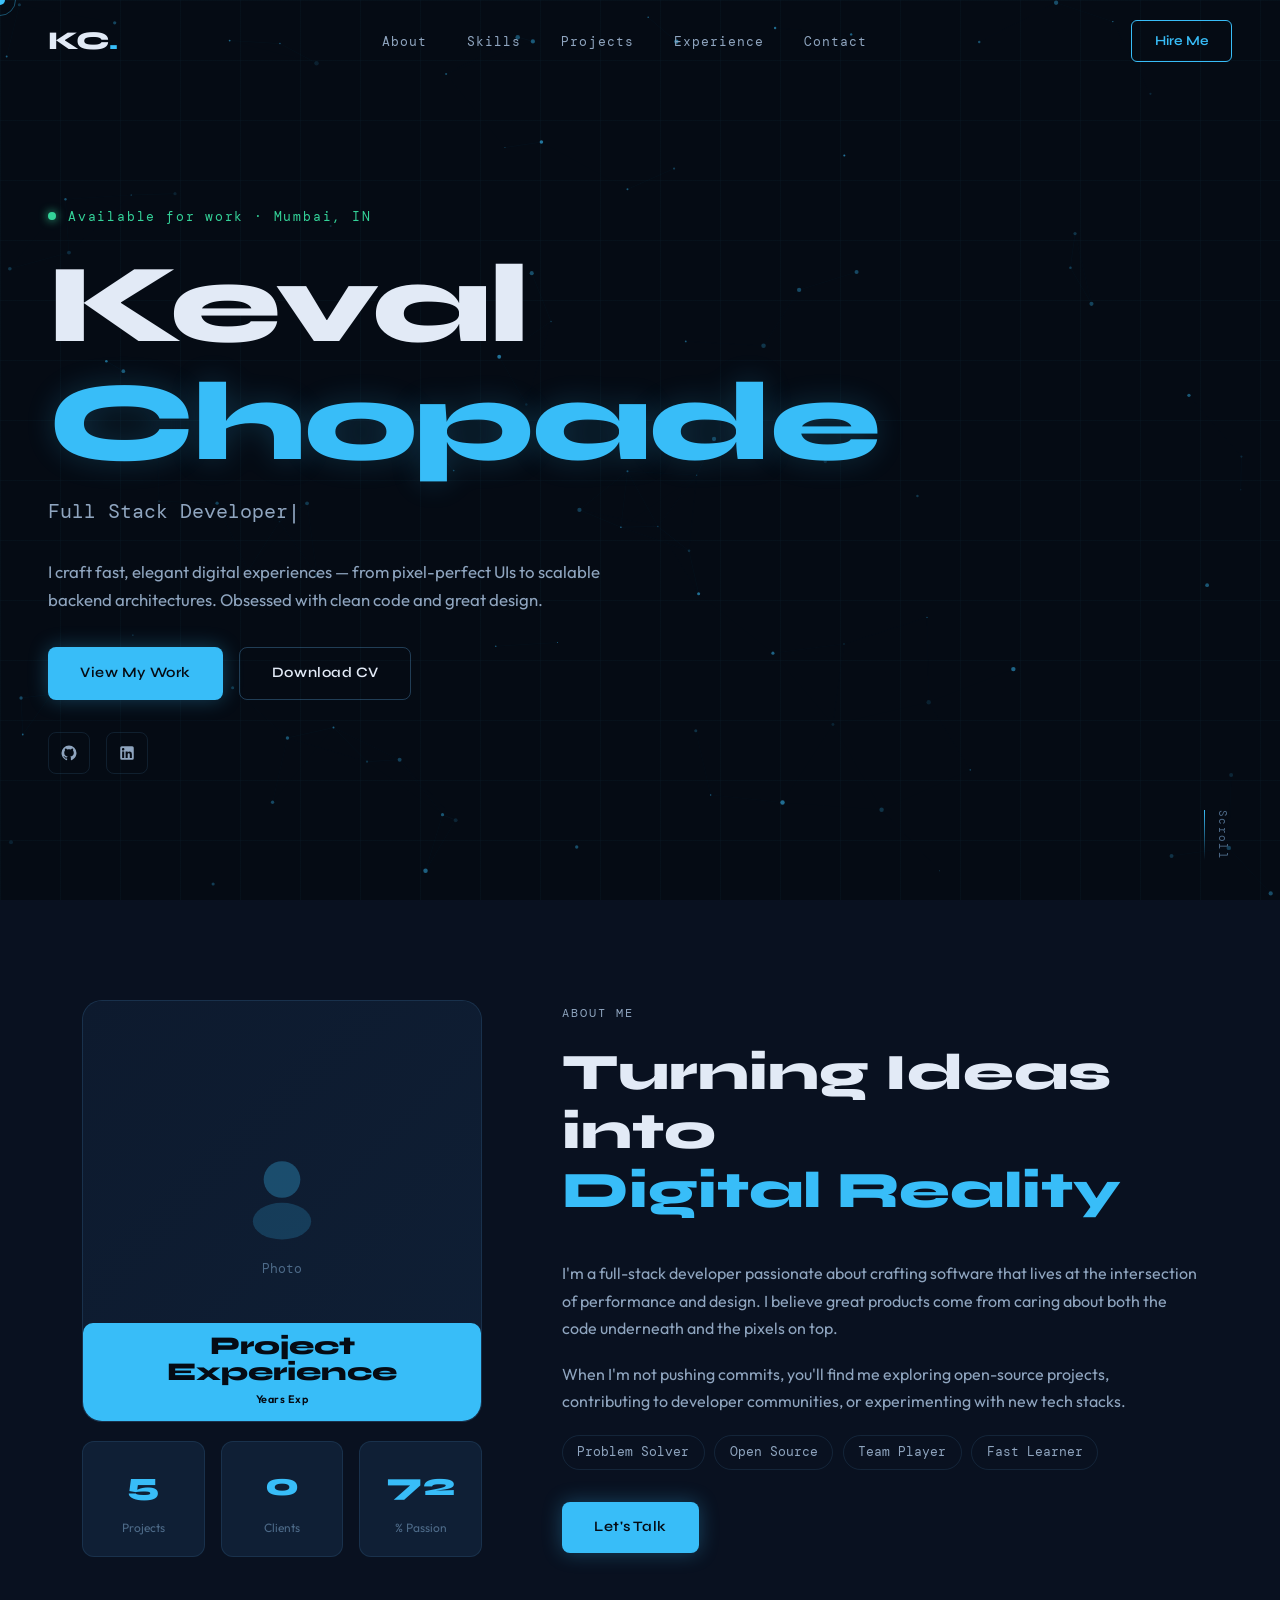
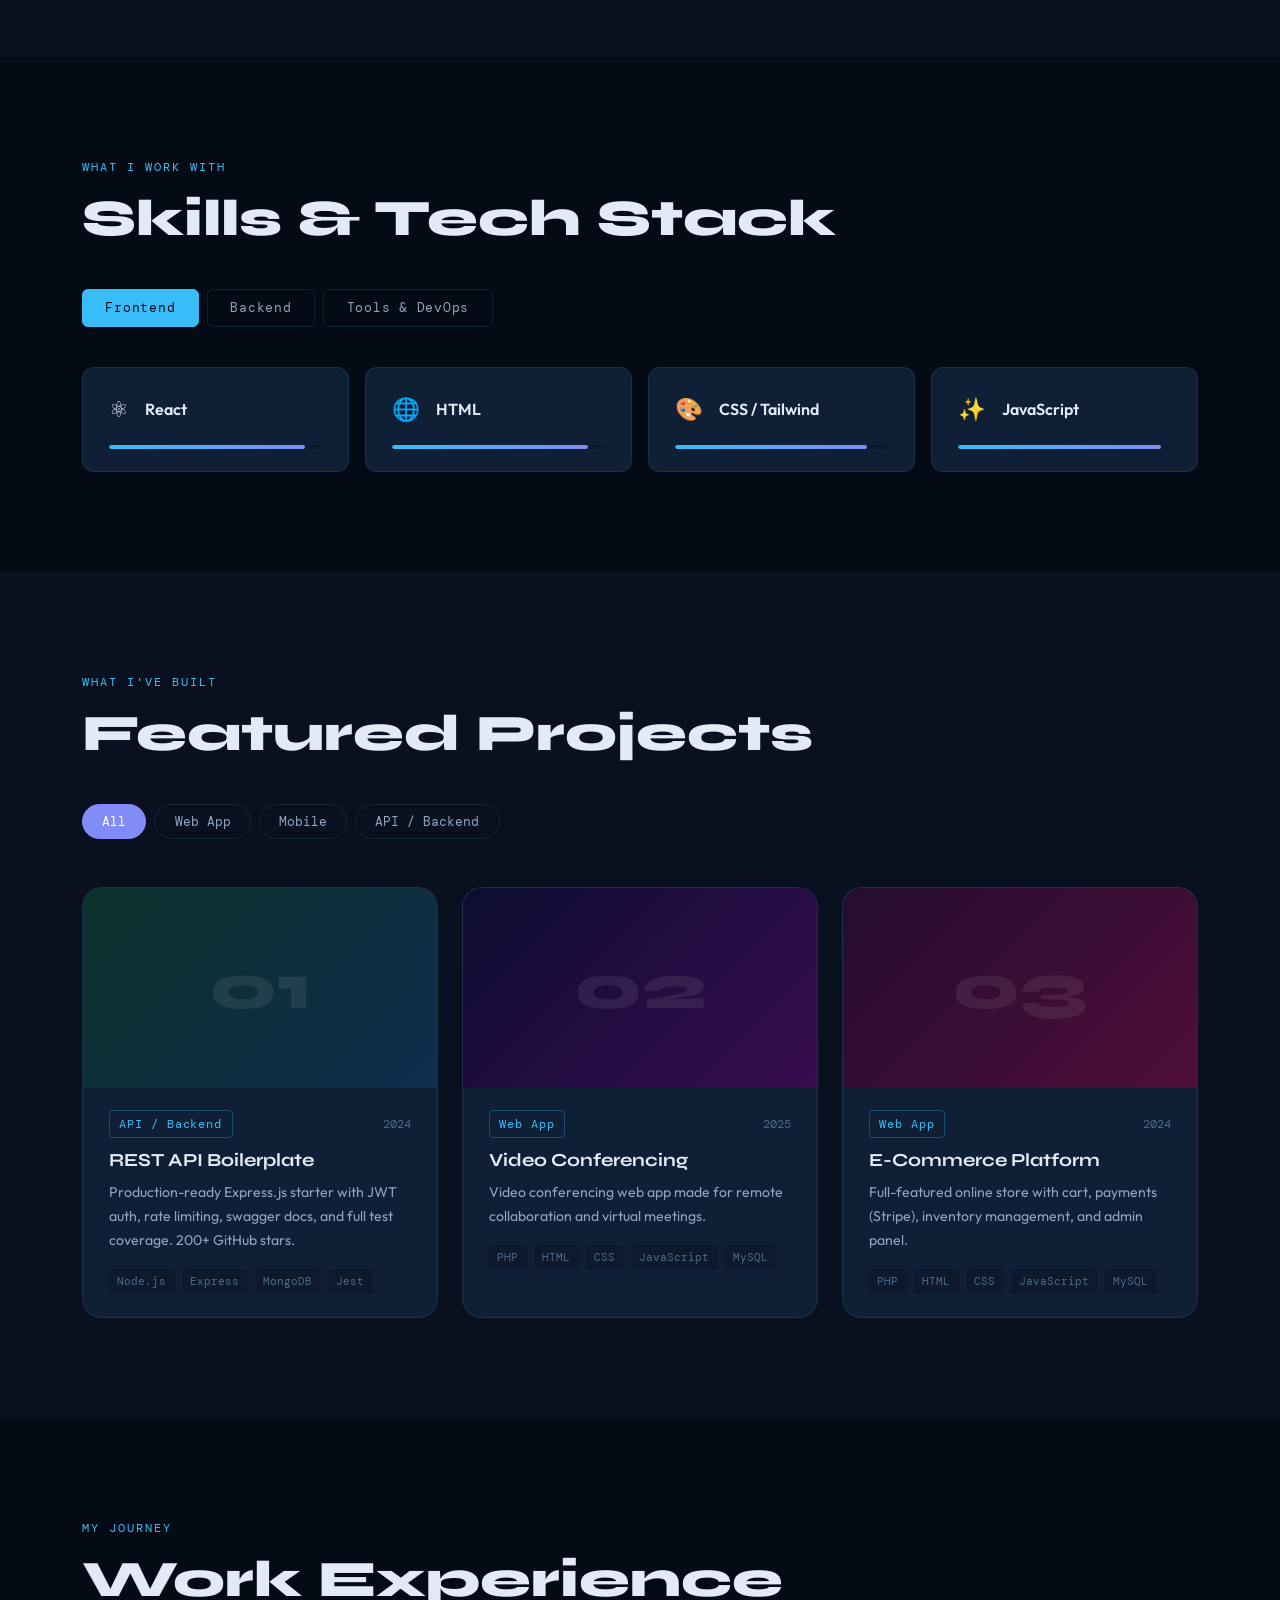
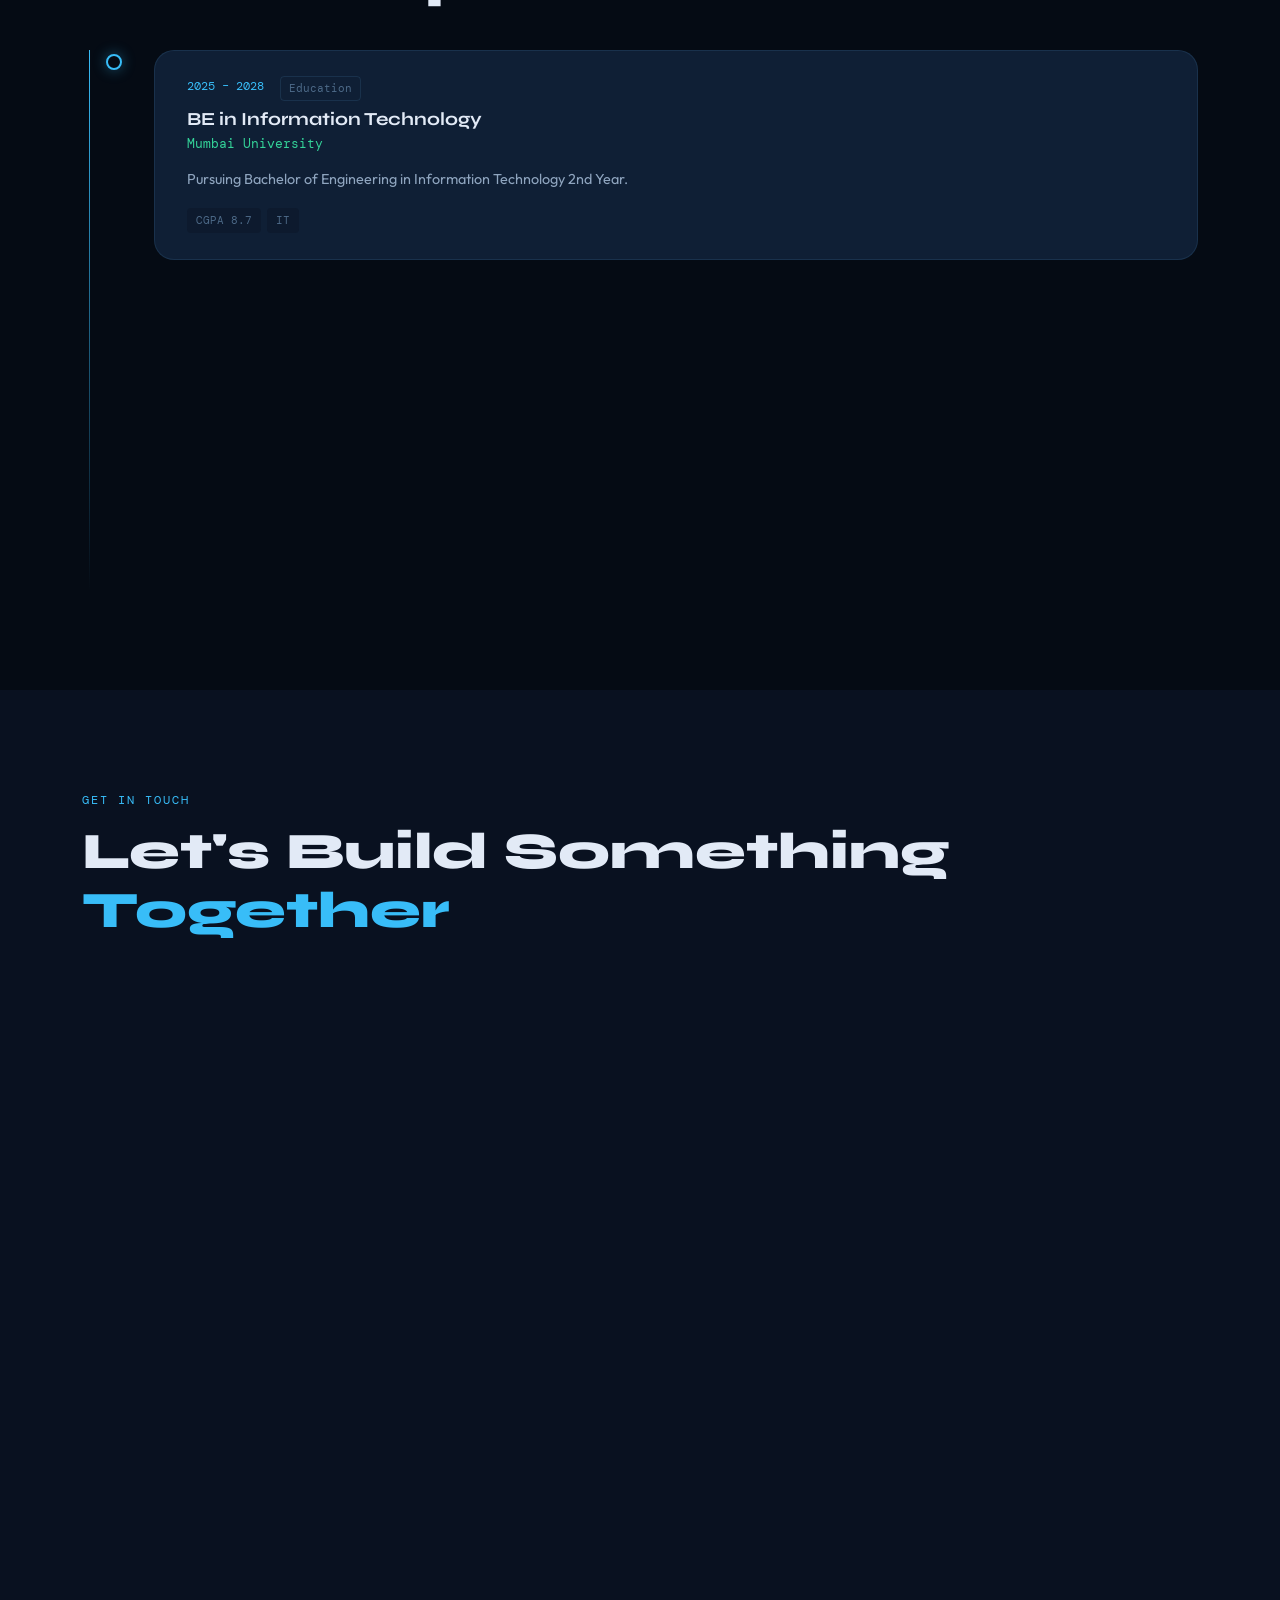
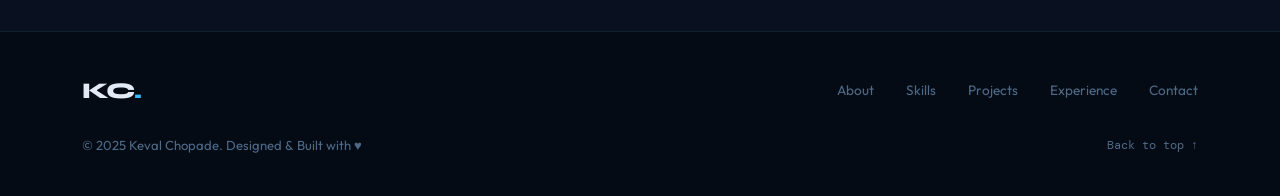
==== commit 6a9c6eff: "fixed project links" ====
--- a/index.html
+++ b/index.html
@@ -160,7 +160,7 @@
         <div class="project-card reveal" data-category="api">
           <div class="project-card__image">
             <div class="project-img-placeholder" style="--hue:170">
-              <span>02</span>
+              <span>01</span>
             </div>
             <div class="project-card__overlay">
               <a href="#" class="project-link" target="_blank">Live Demo ↗</a>
@@ -183,7 +183,7 @@
         <div class="project-card reveal" data-category="mobile">
           <div class="project-card__image">
             <div class="project-img-placeholder" style="--hue:240">
-              <span>03</span>
+              <span>02</span>
             </div>
             <div class="project-card__overlay">
               <a href="#" class="project-link" target="_blank">Live Demo ↗</a>
@@ -206,7 +206,7 @@
         <div class="project-card reveal" data-category="web">
           <div class="project-card__image">
             <div class="project-img-placeholder" style="--hue:280">
-              <span>04</span>
+              <span>03</span>
             </div>
             <div class="project-card__overlay">
               <a href="#" class="project-link" target="_blank">Live Demo ↗</a>
